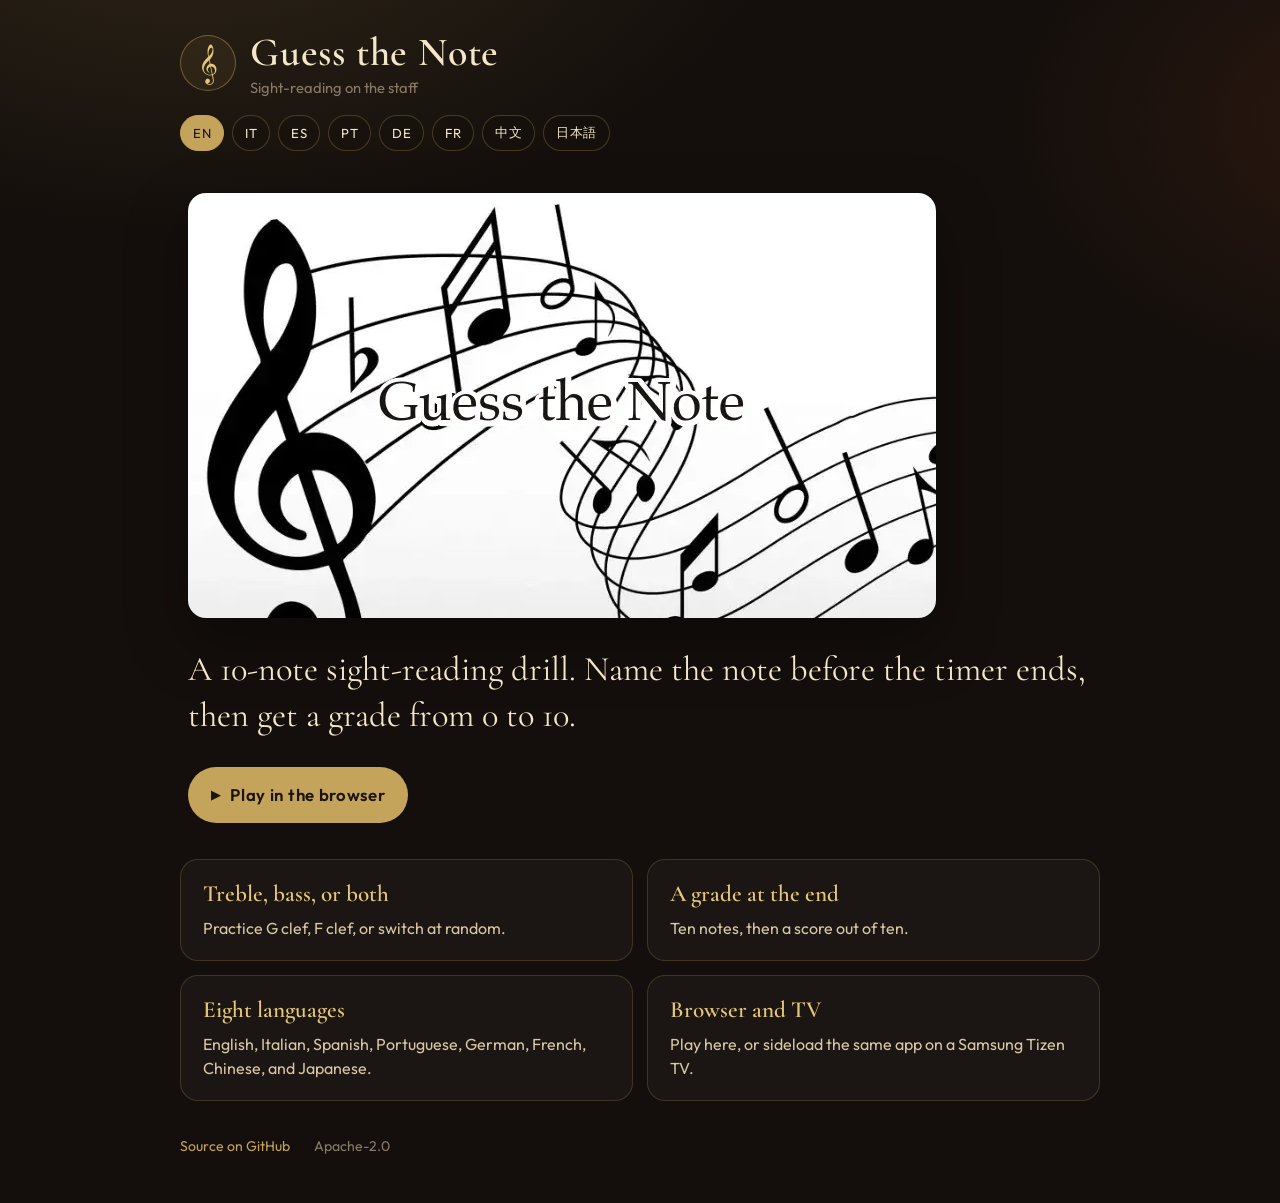
==== index.html @ c667c35a "Use the social card for sharing and keep images in img/." ====
<!DOCTYPE html>
<html lang="en">
  <head>
    <meta charset="UTF-8" />
    <meta name="viewport" content="width=device-width, initial-scale=1" />
    <title>Guess the Note</title>
    <link rel="icon" href="img/favicon.ico" sizes="any" />
    <link rel="icon" href="img/icon.svg" type="image/svg+xml" />
    <link rel="apple-touch-icon" href="img/icon.png" />
    <link rel="canonical" href="https://guessthenote.vige.it/" />
    <meta
      name="description"
      content="Practice reading notes on treble and bass staves."
    />
    <meta property="og:type" content="website" />
    <meta property="og:site_name" content="Guess the Note" />
    <meta property="og:url" content="https://guessthenote.vige.it/" />
    <meta property="og:title" content="Guess the Note" />
    <meta
      property="og:description"
      content="A 10-note sight-reading drill for the browser and Samsung TV."
    />
    <meta property="og:image" content="https://guessthenote.vige.it/img/social.webp" />
    <meta property="og:image:type" content="image/webp" />
    <meta property="og:image:width" content="748" />
    <meta property="og:image:height" content="425" />
    <meta property="og:image:alt" content="Guess the Note" />
    <meta name="twitter:card" content="summary_large_image" />
    <meta name="twitter:title" content="Guess the Note" />
    <meta
      name="twitter:description"
      content="A 10-note sight-reading drill for the browser and Samsung TV."
    />
    <meta name="twitter:image" content="https://guessthenote.vige.it/img/social.webp" />
    <link rel="preconnect" href="https://fonts.googleapis.com" />
    <link rel="preconnect" href="https://fonts.gstatic.com" crossorigin />
    <link
      href="https://fonts.googleapis.com/css2?family=Cormorant+Garamond:ital,wght@0,500;0,600;0,700;1,500&family=Outfit:wght@400;500;600&display=swap"
      rel="stylesheet"
    />
    <link rel="stylesheet" href="css/style.css" />
    <link rel="stylesheet" href="css/home.css" />
  </head>
  <body>
    <div class="app home">
      <header class="topbar home-topbar">
        <div class="brand">
          <span class="brand-mark" aria-hidden="true">𝄞</span>
          <div>
            <h1 data-i18n="title">Guess the Note</h1>
            <p class="tagline" data-i18n="tagline">Sight-reading on the staff</p>
          </div>
        </div>
      </header>

      <section class="lang-bar" data-i18n-aria="language" aria-label="Language">
        <button type="button" data-lang="en" aria-pressed="false">EN</button>
        <button type="button" data-lang="it" aria-pressed="false">IT</button>
        <button type="button" data-lang="es" aria-pressed="false">ES</button>
        <button type="button" data-lang="pt" aria-pressed="false">PT</button>
        <button type="button" data-lang="de" aria-pressed="false">DE</button>
        <button type="button" data-lang="fr" aria-pressed="false">FR</button>
        <button type="button" data-lang="zh" aria-pressed="false">中文</button>
        <button type="button" data-lang="ja" aria-pressed="false">日本語</button>
      </section>

      <main>
        <section class="home-hero">
          <img
            class="home-share"
            src="img/social.webp"
            width="748"
            height="425"
            alt="Guess the Note"
          />
          <p class="home-lead" data-i18n="homeLead">
            A 10-note sight-reading drill. Name the note before the timer ends, then get a grade from 0 to 10.
          </p>
          <a class="play-btn home-cta" href="play.html">
            <span class="play-icon" aria-hidden="true">▶</span>
            <span data-i18n="homePlay">Play in the browser</span>
          </a>
        </section>

        <section class="home-features">
          <article class="home-card">
            <h2 data-i18n="homeFeatureClefTitle">Treble, bass, or both</h2>
            <p data-i18n="homeFeatureClefBody">Practice G clef, F clef, or switch at random.</p>
          </article>
          <article class="home-card">
            <h2 data-i18n="homeFeatureGradeTitle">A grade at the end</h2>
            <p data-i18n="homeFeatureGradeBody">Ten notes, then a score out of ten.</p>
          </article>
          <article class="home-card">
            <h2 data-i18n="homeFeatureLangTitle">Eight languages</h2>
            <p data-i18n="homeFeatureLangBody">
              English, Italian, Spanish, Portuguese, German, French, Chinese, and Japanese.
            </p>
          </article>
          <article class="home-card">
            <h2 data-i18n="homeFeatureTvTitle">Browser and TV</h2>
            <p data-i18n="homeFeatureTvBody">
              Play here, or sideload the same app on a Samsung Tizen TV.
            </p>
          </article>
        </section>
      </main>

      <footer class="home-footer">
        <a href="https://github.com/flashboss/guess_the_note" data-i18n="homeRepo">Source on GitHub</a>
        <span>Apache-2.0</span>
      </footer>
    </div>

    <script src="js/i18n.js"></script>
    <script src="js/home.js"></script>
  </body>
</html>
---- css/style.css ----
:root {
  --ink: #1b1410;
  --ink-soft: #3d3228;
  --paper: #f3e6c9;
  --paper-deep: #e6d3a8;
  --rule: #2a2118;
  --gold: #c4a35a;
  --gold-bright: #e6c778;
  --walnut: #140f0c;
  --walnut-mid: #2a211b;
  --correct: #2f6b45;
  --wrong: #9a2f2f;
  --muted: #8a7b68;
  --shadow: 0 24px 60px rgba(0, 0, 0, 0.38);
}

* {
  box-sizing: border-box;
}

html,
body {
  margin: 0;
  min-height: 100%;
}

body {
  font-family: Outfit, sans-serif;
  color: var(--paper);
  background:
    radial-gradient(1200px 700px at 15% -10%, rgba(196, 163, 90, 0.16), transparent 50%),
    radial-gradient(900px 600px at 110% 10%, rgba(90, 40, 20, 0.35), transparent 45%),
    var(--walnut);
}

.app {
  width: min(920px, calc(100% - 32px));
  margin: 0 auto;
  padding: 28px 0 48px;
}

.topbar {
  display: flex;
  justify-content: space-between;
  gap: 24px;
  align-items: flex-end;
  margin-bottom: 28px;
}

.brand {
  display: flex;
  gap: 14px;
  align-items: center;
}

.brand-mark {
  width: 56px;
  height: 56px;
  border: 1px solid rgba(196, 163, 90, 0.45);
  border-radius: 50%;
  display: grid;
  place-items: center;
  font-size: 34px;
  color: var(--gold-bright);
  background: rgba(196, 163, 90, 0.08);
}

h1 {
  margin: 0;
  font-family: "Cormorant Garamond", serif;
  font-size: clamp(1.8rem, 4vw, 2.5rem);
  font-weight: 600;
  letter-spacing: 0.02em;
}

.tagline {
  margin: 2px 0 0;
  color: var(--muted);
  font-size: 0.92rem;
}

.home-link {
  display: inline-block;
  margin-top: 6px;
  color: var(--gold);
  font-size: 0.82rem;
  text-decoration: none;
}

.home-link:hover {
  color: var(--gold-bright);
}

.stats {
  display: flex;
  gap: 18px;
}

.stat {
  min-width: 72px;
  text-align: right;
}

.stat-value {
  display: block;
  font-family: "Cormorant Garamond", serif;
  font-size: 1.8rem;
  line-height: 1;
  color: var(--gold-bright);
}

.stat-label {
  font-size: 0.72rem;
  letter-spacing: 0.08em;
  text-transform: uppercase;
  color: var(--muted);
}

.lang-bar {
  display: flex;
  flex-wrap: wrap;
  gap: 8px;
  margin-bottom: 14px;
}

.lang-bar button {
  font: inherit;
  cursor: pointer;
  min-height: 36px;
  padding: 6px 12px;
  border-radius: 999px;
  border: 1px solid rgba(196, 163, 90, 0.28);
  background: rgba(20, 15, 12, 0.4);
  color: var(--paper);
  font-size: 0.82rem;
  letter-spacing: 0.04em;
}

.lang-bar button.is-active {
  background: var(--gold);
  border-color: var(--gold);
  color: var(--ink);
}

.controls {
  display: grid;
  grid-template-columns: 1.2fr 0.8fr auto;
  gap: 20px 28px;
  align-items: end;
  padding: 18px 20px;
  border: 1px solid rgba(196, 163, 90, 0.22);
  border-radius: 18px;
  background: rgba(255, 255, 255, 0.03);
  margin-bottom: 22px;
}

.play-btn {
  font: inherit;
  cursor: pointer;
  min-width: 132px;
  height: 48px;
  display: inline-flex;
  align-items: center;
  justify-content: center;
  gap: 10px;
  border: 0;
  border-radius: 999px;
  padding: 0 22px;
  background: var(--gold);
  color: var(--ink);
  font-weight: 600;
  letter-spacing: 0.04em;
}

.play-btn:hover {
  background: var(--gold-bright);
}

.play-btn.is-running {
  background: #7d2a2a;
  color: #fff5f5;
}

.play-btn.is-running:hover {
  background: #9a2f2f;
}

.play-icon {
  font-size: 0.78rem;
  line-height: 1;
}

fieldset {
  border: 0;
  margin: 0;
  padding: 0;
}

legend,
.tempo-heading {
  display: block;
  margin-bottom: 10px;
  font-size: 0.72rem;
  letter-spacing: 0.1em;
  text-transform: uppercase;
  color: var(--muted);
}

.tempo-heading {
  display: flex;
  justify-content: space-between;
  align-items: baseline;
}

.tempo-heading strong {
  color: var(--gold-bright);
  font-size: 1rem;
  letter-spacing: 0;
  text-transform: none;
  font-weight: 600;
}

.segmented {
  display: flex;
  gap: 8px;
  flex-wrap: wrap;
}

.seg-btn,
.note-btn {
  font: inherit;
  cursor: pointer;
  border: 1px solid rgba(196, 163, 90, 0.28);
  background: rgba(20, 15, 12, 0.4);
  color: var(--paper);
}

.seg-btn {
  display: inline-flex;
  align-items: center;
  gap: 8px;
  padding: 10px 14px;
  border-radius: 999px;
  transition: background 0.2s, border-color 0.2s, color 0.2s;
}

.seg-btn.is-active {
  background: var(--gold);
  border-color: var(--gold);
  color: var(--ink);
}

.seg-glyph {
  font-size: 1.15rem;
  line-height: 1;
}

.tempo-field {
  display: block;
}

.tempo-stepper {
  display: grid;
  grid-template-columns: 48px 1fr 48px;
  gap: 8px;
  align-items: center;
}

.tempo-stepper button {
  font: inherit;
  cursor: pointer;
  height: 48px;
  border-radius: 12px;
  border: 1px solid rgba(196, 163, 90, 0.28);
  background: rgba(20, 15, 12, 0.4);
  color: var(--paper);
  font-size: 1.4rem;
  line-height: 1;
}

.tempo-stepper button:hover {
  border-color: var(--gold);
}

input[type="range"] {
  width: 100%;
  accent-color: var(--gold);
}

.tempo-hints {
  display: flex;
  justify-content: space-between;
  font-size: 0.75rem;
  color: var(--muted);
}

.stage {
  display: grid;
  gap: 18px;
}

.manuscript {
  position: relative;
  background:
    linear-gradient(180deg, rgba(255, 255, 255, 0.18), transparent 28%),
    repeating-linear-gradient(
      90deg,
      transparent,
      transparent 2px,
      rgba(90, 60, 20, 0.03) 2px,
      rgba(90, 60, 20, 0.03) 3px
    ),
    var(--paper);
  border-radius: 22px;
  box-shadow: var(--shadow);
  padding: 10px 8px 0;
  overflow: hidden;
}

.start-overlay {
  position: absolute;
  inset: 0;
  display: grid;
  place-items: center;
  align-content: center;
  gap: 14px;
  background: rgba(243, 230, 201, 0.78);
  color: var(--ink);
  text-align: center;
}

.start-overlay.is-hidden {
  display: none;
}

.overlay-panel {
  display: grid;
  justify-items: center;
  gap: 12px;
  padding: 8px 20px;
}

.overlay-panel.is-hidden {
  display: none;
}

.start-overlay p {
  margin: 0;
  font-family: "Cormorant Garamond", serif;
  font-size: 1.35rem;
}

.result-kicker {
  font-family: Outfit, sans-serif !important;
  font-size: 0.78rem !important;
  letter-spacing: 0.14em;
  text-transform: uppercase;
  color: var(--ink-soft);
}

.result-grade {
  font-size: clamp(4.2rem, 12vw, 7rem);
  line-height: 0.9;
  font-weight: 700;
  color: var(--ink);
}

.result-label {
  font-size: clamp(1.4rem, 3vw, 2rem);
}

.result-summary {
  font-family: Outfit, sans-serif !important;
  font-size: 1.05rem !important;
  color: var(--ink-soft);
}

.start-btn {
  font: inherit;
  cursor: pointer;
  border: 0;
  border-radius: 999px;
  padding: 12px 28px;
  background: var(--ink);
  color: var(--paper);
  font-weight: 600;
  letter-spacing: 0.04em;
}

.start-btn:hover {
  background: #2c2118;
}

.staff {
  display: block;
  width: 100%;
  height: auto;
}

.note-head {
  animation: note-in 0.35s ease;
}

@keyframes note-in {
  from {
    opacity: 0;
  }
  to {
    opacity: 1;
  }
}

.timer {
  padding: 0 22px 16px;
}

.timer-track {
  height: 6px;
  border-radius: 999px;
  background: rgba(27, 20, 16, 0.12);
  overflow: hidden;
}

.timer-fill {
  height: 100%;
  width: 100%;
  border-radius: inherit;
  background: linear-gradient(90deg, #9a2f2f, var(--gold));
  transform-origin: left center;
  transform: scaleX(1);
}

.guesses {
  display: grid;
  grid-template-columns: repeat(7, 1fr);
  gap: 8px;
}

.note-btn {
  min-height: 56px;
  border-radius: 14px;
  font-family: "Cormorant Garamond", serif;
  font-size: 1.35rem;
  font-weight: 600;
  transition: transform 0.15s, background 0.2s, border-color 0.2s;
}

.note-btn:hover:not(:disabled) {
  transform: translateY(-2px);
  border-color: var(--gold);
}

.note-btn:disabled {
  cursor: default;
}

.note-btn.is-picked {
  border-color: var(--gold-bright);
  background: rgba(196, 163, 90, 0.16);
}

.note-btn.is-correct {
  background: var(--correct);
  border-color: var(--correct);
  color: #f4fff6;
}

.note-btn.is-wrong {
  background: var(--wrong);
  border-color: var(--wrong);
  color: #fff5f5;
}

.solution {
  min-height: 96px;
  padding: 16px 20px;
  border-radius: 18px;
  background: var(--walnut-mid);
  border: 1px solid rgba(196, 163, 90, 0.16);
}

.solution.is-revealed {
  border-color: rgba(196, 163, 90, 0.5);
  background: #32271e;
}

.solution-kicker {
  margin: 0 0 6px;
  font-size: 0.72rem;
  letter-spacing: 0.12em;
  text-transform: uppercase;
  color: var(--muted);
}

.solution-body {
  margin: 0;
  font-family: "Cormorant Garamond", serif;
  font-size: clamp(1.4rem, 3vw, 2rem);
  font-weight: 600;
  color: #d8c7a4;
}

.solution.is-revealed .solution-body {
  color: var(--gold-bright);
}

.solution.is-correct {
  border-color: rgba(47, 107, 69, 0.7);
}

.solution.is-missed {
  border-color: rgba(154, 47, 47, 0.55);
}

@media (max-width: 720px) {
  .topbar,
  .controls {
    grid-template-columns: 1fr;
    display: grid;
  }

  .play-btn {
    width: 100%;
  }

  .topbar {
    align-items: start;
  }

  .stats {
    justify-content: space-between;
  }

  .stat {
    text-align: left;
  }

  .guesses {
    grid-template-columns: repeat(7, 1fr);
    gap: 6px;
  }

  .note-btn {
    min-height: 48px;
    font-size: 1.05rem;
    padding: 0 2px;
  }
}

html.is-tv,
html.is-tv body {
  width: 1920px;
  height: 1080px;
  overflow: hidden;
}

html.is-tv body {
  cursor: none;
}

html.is-tv .app {
  display: flex;
  flex-direction: column;
  width: 1840px;
  height: 1080px;
  padding: 18px 40px 16px;
  box-sizing: border-box;
}

html.is-tv .topbar {
  margin-bottom: 10px;
  align-items: center;
}

html.is-tv .tagline,
html.is-tv .tempo-hints,
html.is-tv .home-link {
  display: none;
}

html.is-tv .brand-mark {
  width: 44px;
  height: 44px;
  font-size: 26px;
}

html.is-tv h1 {
  font-size: 2rem;
}

html.is-tv .stats {
  gap: 14px;
}

html.is-tv .stat {
  min-width: 64px;
}

html.is-tv .stat-value {
  font-size: 1.6rem;
}

html.is-tv .lang-bar {
  margin-bottom: 10px;
}

html.is-tv .lang-bar button {
  min-height: 40px;
  padding: 4px 12px;
  font-size: 0.9rem;
}

html.is-tv .controls {
  margin-bottom: 10px;
  padding: 10px 16px;
  gap: 12px 20px;
}

html.is-tv legend,
html.is-tv .tempo-heading {
  margin-bottom: 6px;
}

html.is-tv .seg-btn {
  min-height: 48px;
  padding: 8px 16px;
  font-size: 1rem;
}

html.is-tv .play-btn,
html.is-tv .start-btn {
  min-height: 48px;
  min-width: 160px;
  height: 48px;
  font-size: 1.05rem;
}

html.is-tv .tempo-stepper {
  grid-template-columns: 48px 1fr 48px;
}

html.is-tv .tempo-stepper button {
  height: 48px;
  font-size: 1.4rem;
}

html.is-tv .tempo-field input {
  height: 22px;
  pointer-events: none;
}

html.is-tv .stage {
  flex: 1;
  min-height: 0;
  gap: 6px;
}

html.is-tv .manuscript {
  flex: 1;
  min-height: 0;
  display: flex;
  flex-direction: column;
  padding: 0 4px;
}

html.is-tv .staff {
  flex: 1;
  min-height: 0;
  width: auto;
  max-height: 520px;
  margin: 0 auto;
}

html.is-tv .timer {
  padding: 0 16px 4px;
}

html.is-tv .timer-track {
  height: 4px;
}

html.is-tv .note-btn {
  min-height: 64px;
  font-size: 2rem;
  border-radius: 10px;
}

html.is-tv .solution {
  min-height: 0;
  padding: 4px 12px;
  border-radius: 10px;
}

html.is-tv .solution-kicker {
  display: none;
}

html.is-tv .solution-body {
  font-size: 1rem;
  line-height: 1.2;
}

html.is-tv .result-kicker {
  font-size: 1rem !important;
}

html.is-tv .result-grade {
  font-size: 7.5rem;
}

html.is-tv .result-label {
  font-size: 2.4rem;
}

html.is-tv .result-summary {
  font-size: 1.35rem !important;
}

html.is-tv button:focus,
html.is-tv input:focus {
  outline: 3px solid var(--gold-bright);
  outline-offset: 4px;
  box-shadow: 0 0 0 6px rgba(230, 199, 120, 0.2);
}

@media (prefers-reduced-motion: reduce) {
  .note-head,
  .timer-fill,
  .note-btn {
    animation: none;
    transition: none;
  }
}
---- css/home.css ----
.home .topbar {
  margin-bottom: 18px;
}

.home-hero {
  padding: 28px 8px 36px;
}

.home-share {
  display: block;
  width: 100%;
  max-width: 748px;
  height: auto;
  margin: 0 0 28px;
  border-radius: 18px;
  background: #fff;
  box-shadow: var(--shadow);
}

.home-lead {
  margin: 0 0 28px;
  max-width: 36em;
  font-family: "Cormorant Garamond", serif;
  font-size: clamp(1.45rem, 3.4vw, 2.15rem);
  line-height: 1.35;
  color: var(--paper);
}

.home-cta {
  min-width: 220px;
  height: 56px;
  font-size: 1.05rem;
  text-decoration: none;
}

.home-features {
  display: grid;
  grid-template-columns: repeat(2, minmax(0, 1fr));
  gap: 14px;
  margin-bottom: 36px;
}

.home-card {
  padding: 20px 22px;
  border: 1px solid rgba(196, 163, 90, 0.22);
  border-radius: 18px;
  background: rgba(255, 255, 255, 0.03);
}

.home-card h2 {
  margin: 0 0 8px;
  font-family: "Cormorant Garamond", serif;
  font-size: 1.45rem;
  font-weight: 600;
  color: var(--gold-bright);
}

.home-card p {
  margin: 0;
  color: #d8c7a4;
  line-height: 1.5;
}

.home-footer {
  display: flex;
  flex-wrap: wrap;
  gap: 16px 24px;
  align-items: center;
  color: var(--muted);
  font-size: 0.88rem;
}

.home-footer a {
  color: var(--gold);
  text-decoration: none;
}

.home-footer a:hover {
  color: var(--gold-bright);
}

@media (max-width: 720px) {
  .home-features {
    grid-template-columns: 1fr;
  }
}
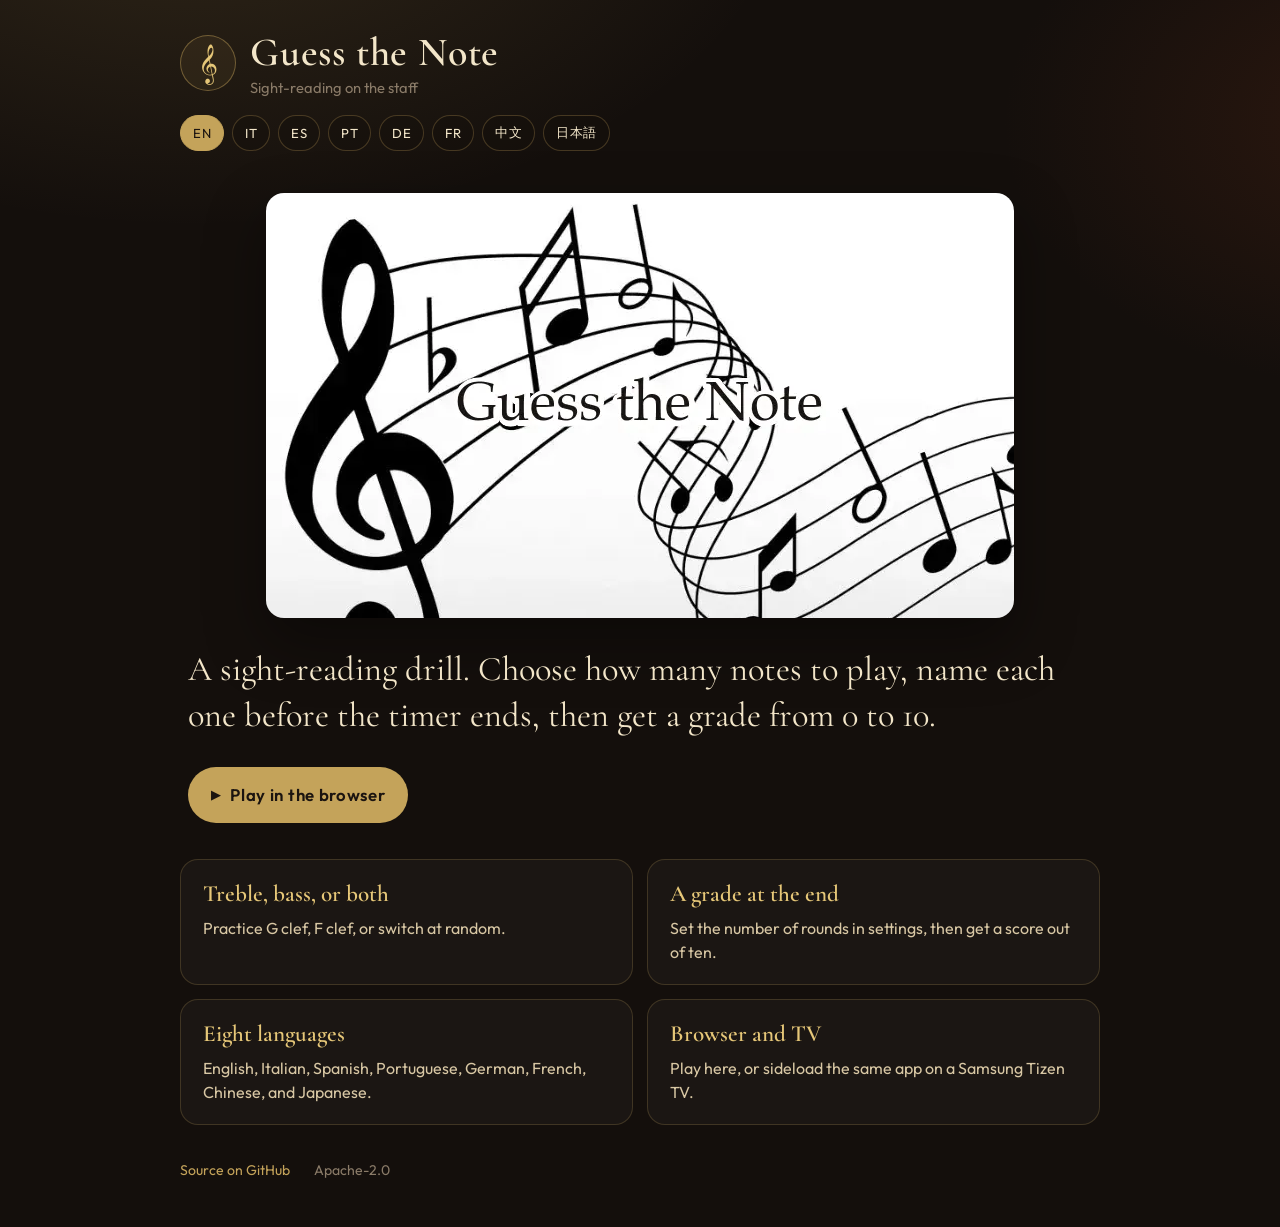
==== commit a7358303: "Drop the fixed 10-round copy on the home page and clear the previous answer highlight on the next ch" ====
--- a/index.html
+++ b/index.html
@@ -18,7 +18,7 @@
     <meta property="og:title" content="Guess the Note" />
     <meta
       property="og:description"
-      content="A 10-note sight-reading drill for the browser and Samsung TV."
+      content="A sight-reading drill for the browser and Samsung TV. Choose how many notes to play, then get a grade from 0 to 10."
     />
     <meta property="og:image" content="https://guessthenote.vige.it/img/social.webp" />
     <meta property="og:image:type" content="image/webp" />
@@ -29,7 +29,7 @@
     <meta name="twitter:title" content="Guess the Note" />
     <meta
       name="twitter:description"
-      content="A 10-note sight-reading drill for the browser and Samsung TV."
+      content="A sight-reading drill for the browser and Samsung TV. Choose how many notes to play, then get a grade from 0 to 10."
     />
     <meta name="twitter:image" content="https://guessthenote.vige.it/img/social.webp" />
     <link rel="preconnect" href="https://fonts.googleapis.com" />
@@ -74,7 +74,7 @@
             alt="Guess the Note"
           />
           <p class="home-lead" data-i18n="homeLead">
-            A 10-note sight-reading drill. Name the note before the timer ends, then get a grade from 0 to 10.
+            A sight-reading drill. Choose how many notes to play, name each one before the timer ends, then get a grade from 0 to 10.
           </p>
           <a class="play-btn home-cta" href="play.html">
             <span class="play-icon" aria-hidden="true">▶</span>
@@ -89,7 +89,7 @@
           </article>
           <article class="home-card">
             <h2 data-i18n="homeFeatureGradeTitle">A grade at the end</h2>
-            <p data-i18n="homeFeatureGradeBody">Ten notes, then a score out of ten.</p>
+            <p data-i18n="homeFeatureGradeBody">Set the number of rounds in settings, then get a score out of ten.</p>
           </article>
           <article class="home-card">
             <h2 data-i18n="homeFeatureLangTitle">Eight languages</h2>
--- a/css/style.css
+++ b/css/style.css
@@ -43,7 +43,7 @@
   display: flex;
   justify-content: space-between;
   gap: 24px;
-  align-items: flex-end;
+  align-items: center;
   margin-bottom: 28px;
 }
 
@@ -142,16 +142,108 @@
   color: var(--ink);
 }
 
+.toolbar {
+  display: flex;
+  gap: 10px;
+  align-items: center;
+  flex-shrink: 0;
+}
+
+.settings-btn {
+  font: inherit;
+  cursor: pointer;
+  width: 48px;
+  height: 48px;
+  border-radius: 14px;
+  border: 1px solid rgba(196, 163, 90, 0.28);
+  background: rgba(20, 15, 12, 0.4);
+  color: var(--gold-bright);
+  font-size: 1.35rem;
+  line-height: 1;
+}
+
+.settings-btn:hover:not(:disabled) {
+  border-color: var(--gold);
+}
+
+.settings-btn:disabled {
+  opacity: 0.45;
+  cursor: default;
+}
+
+.settings-overlay {
+  position: fixed;
+  inset: 0;
+  z-index: 40;
+  display: grid;
+  place-items: center;
+  padding: 24px;
+  background: rgba(8, 6, 4, 0.72);
+}
+
+.settings-overlay.is-hidden {
+  display: none;
+}
+
+.settings-dialog {
+  width: min(640px, 100%);
+  max-height: calc(100% - 32px);
+  overflow: auto;
+  padding: 22px 24px 24px;
+  border-radius: 22px;
+  border: 1px solid rgba(196, 163, 90, 0.28);
+  background: var(--walnut-mid);
+  box-shadow: var(--shadow);
+}
+
+.settings-head {
+  display: flex;
+  justify-content: space-between;
+  align-items: center;
+  gap: 16px;
+  margin-bottom: 18px;
+}
+
+.settings-head h2 {
+  margin: 0;
+  font-family: "Cormorant Garamond", serif;
+  font-size: 1.8rem;
+  font-weight: 600;
+}
+
+.settings-close {
+  font: inherit;
+  cursor: pointer;
+  min-height: 40px;
+  padding: 8px 16px;
+  border-radius: 999px;
+  border: 1px solid rgba(196, 163, 90, 0.28);
+  background: rgba(20, 15, 12, 0.4);
+  color: var(--paper);
+}
+
+.settings-close:hover {
+  border-color: var(--gold);
+}
+
 .controls {
   display: grid;
-  grid-template-columns: 1.2fr 0.8fr auto;
-  gap: 20px 28px;
-  align-items: end;
-  padding: 18px 20px;
-  border: 1px solid rgba(196, 163, 90, 0.22);
-  border-radius: 18px;
-  background: rgba(255, 255, 255, 0.03);
-  margin-bottom: 22px;
+  gap: 20px;
+}
+
+.choices-only {
+  display: grid;
+  gap: 20px;
+}
+
+.choices-only.is-hidden {
+  display: none;
+}
+
+.sound-btn {
+  min-height: 44px;
+  justify-content: center;
+  width: fit-content;
 }
 
 .play-btn {
@@ -185,6 +277,34 @@
   background: #9a2f2f;
 }
 
+.pause-btn {
+  font: inherit;
+  cursor: pointer;
+  min-width: 132px;
+  height: 48px;
+  display: inline-flex;
+  align-items: center;
+  justify-content: center;
+  gap: 10px;
+  border: 1px solid rgba(196, 163, 90, 0.45);
+  border-radius: 999px;
+  padding: 0 22px;
+  background: rgba(20, 15, 12, 0.4);
+  color: var(--paper);
+  font-weight: 600;
+  letter-spacing: 0.04em;
+}
+
+.pause-btn.is-paused {
+  background: var(--gold);
+  border-color: var(--gold);
+  color: var(--ink);
+}
+
+.pause-btn.is-hidden {
+  display: none;
+}
+
 .play-icon {
   font-size: 0.78rem;
   line-height: 1;
@@ -261,29 +381,13 @@
 
 .tempo-stepper {
   display: grid;
-  grid-template-columns: 48px 1fr 48px;
-  gap: 8px;
+  grid-template-columns: 1fr;
   align-items: center;
-}
-
-.tempo-stepper button {
-  font: inherit;
-  cursor: pointer;
-  height: 48px;
-  border-radius: 12px;
-  border: 1px solid rgba(196, 163, 90, 0.28);
-  background: rgba(20, 15, 12, 0.4);
-  color: var(--paper);
-  font-size: 1.4rem;
-  line-height: 1;
-}
-
-.tempo-stepper button:hover {
-  border-color: var(--gold);
 }
 
 input[type="range"] {
   width: 100%;
+  height: 28px;
   accent-color: var(--gold);
 }
 
@@ -321,31 +425,120 @@
   position: absolute;
   inset: 0;
   display: grid;
-  place-items: center;
-  align-content: center;
-  gap: 14px;
-  background: rgba(243, 230, 201, 0.78);
+  align-content: end;
+  justify-items: center;
+  padding: 0 28px 40px;
+  background: linear-gradient(
+    180deg,
+    rgba(243, 230, 201, 0.12) 35%,
+    rgba(243, 230, 201, 0.9) 100%
+  );
   color: var(--ink);
   text-align: center;
+  pointer-events: none;
 }
 
 .start-overlay.is-hidden {
   display: none;
 }
 
-.overlay-panel {
+.result-overlay {
+  position: fixed;
+  inset: 0;
+  z-index: 35;
+  display: grid;
+  place-items: center;
+  padding: 24px;
+  background: rgba(8, 6, 4, 0.72);
+}
+
+.result-overlay.is-hidden {
+  display: none;
+}
+
+.result-dialog {
+  width: min(520px, 100%);
   display: grid;
   justify-items: center;
-  gap: 12px;
-  padding: 8px 20px;
-}
-
-.overlay-panel.is-hidden {
+  gap: 14px;
+  padding: 28px 32px 32px;
+  border-radius: 22px;
+  border: 1px solid rgba(196, 163, 90, 0.28);
+  background: var(--walnut-mid);
+  color: var(--paper);
+  text-align: center;
+  box-shadow: var(--shadow);
+}
+
+.result-dialog p {
+  margin: 0;
+}
+
+.result-score {
+  display: grid;
+  justify-items: center;
+  gap: 2px;
+}
+
+.result-dialog .start-btn {
+  margin-top: 8px;
+  min-width: 160px;
+  background: var(--gold);
+  color: var(--ink);
+}
+
+.result-dialog .start-btn:hover {
+  background: var(--gold-bright);
+}
+
+.pause-overlay {
+  position: absolute;
+  inset: 0;
+  display: grid;
+  align-content: end;
+  justify-items: center;
+  padding: 0 28px 40px;
+  background: linear-gradient(
+    180deg,
+    rgba(243, 230, 201, 0.12) 35%,
+    rgba(243, 230, 201, 0.9) 100%
+  );
+  color: var(--ink);
+  text-align: center;
+  z-index: 2;
+  pointer-events: none;
+}
+
+.pause-overlay.is-hidden {
   display: none;
+}
+
+.quality-hint {
+  position: absolute;
+  right: 8%;
+  bottom: 40px;
+  margin: 0;
+  font-family: "Cormorant Garamond", serif;
+  font-size: clamp(1.4rem, 3vw, 2rem);
+  font-style: italic;
+  color: var(--ink);
+  pointer-events: none;
+  z-index: 1;
+}
+
+.quality-hint.is-hidden {
+  display: none;
+}
+
+.pause-overlay p {
+  margin: 0;
+  font-family: "Cormorant Garamond", serif;
+  font-size: 1.8rem;
 }
 
 .start-overlay p {
   margin: 0;
+  max-width: 28ch;
   font-family: "Cormorant Garamond", serif;
   font-size: 1.35rem;
 }
@@ -355,24 +548,25 @@
   font-size: 0.78rem !important;
   letter-spacing: 0.14em;
   text-transform: uppercase;
-  color: var(--ink-soft);
+  color: var(--muted);
 }
 
 .result-grade {
   font-size: clamp(4.2rem, 12vw, 7rem);
-  line-height: 0.9;
+  line-height: 0.82;
   font-weight: 700;
-  color: var(--ink);
+  color: var(--gold-bright);
 }
 
 .result-label {
   font-size: clamp(1.4rem, 3vw, 2rem);
+  color: var(--paper);
 }
 
 .result-summary {
   font-family: Outfit, sans-serif !important;
   font-size: 1.05rem !important;
-  color: var(--ink-soft);
+  color: var(--muted);
 }
 
 .start-btn {
@@ -432,16 +626,19 @@
 
 .guesses {
   display: grid;
-  grid-template-columns: repeat(7, 1fr);
+  grid-template-columns: repeat(5, 1fr);
   gap: 8px;
 }
 
 .note-btn {
   min-height: 56px;
+  padding: 8px 6px;
   border-radius: 14px;
   font-family: "Cormorant Garamond", serif;
-  font-size: 1.35rem;
+  font-size: 1.15rem;
   font-weight: 600;
+  line-height: 1.15;
+  white-space: normal;
   transition: transform 0.15s, background 0.2s, border-color 0.2s;
 }
 
@@ -469,47 +666,6 @@
   background: var(--wrong);
   border-color: var(--wrong);
   color: #fff5f5;
-}
-
-.solution {
-  min-height: 96px;
-  padding: 16px 20px;
-  border-radius: 18px;
-  background: var(--walnut-mid);
-  border: 1px solid rgba(196, 163, 90, 0.16);
-}
-
-.solution.is-revealed {
-  border-color: rgba(196, 163, 90, 0.5);
-  background: #32271e;
-}
-
-.solution-kicker {
-  margin: 0 0 6px;
-  font-size: 0.72rem;
-  letter-spacing: 0.12em;
-  text-transform: uppercase;
-  color: var(--muted);
-}
-
-.solution-body {
-  margin: 0;
-  font-family: "Cormorant Garamond", serif;
-  font-size: clamp(1.4rem, 3vw, 2rem);
-  font-weight: 600;
-  color: #d8c7a4;
-}
-
-.solution.is-revealed .solution-body {
-  color: var(--gold-bright);
-}
-
-.solution.is-correct {
-  border-color: rgba(47, 107, 69, 0.7);
-}
-
-.solution.is-missed {
-  border-color: rgba(154, 47, 47, 0.55);
 }
 
 @media (max-width: 720px) {
@@ -519,8 +675,14 @@
     display: grid;
   }
 
-  .play-btn {
+  .toolbar,
+  .play-btn,
+  .pause-btn {
     width: 100%;
+  }
+
+  .settings-btn {
+    width: 48px;
   }
 
   .topbar {
@@ -536,14 +698,30 @@
   }
 
   .guesses {
-    grid-template-columns: repeat(7, 1fr);
+    grid-template-columns: repeat(5, 1fr);
     gap: 6px;
   }
 
   .note-btn {
-    min-height: 48px;
-    font-size: 1.05rem;
-    padding: 0 2px;
+    min-height: 52px;
+    font-size: 0.92rem;
+    padding: 6px 4px;
+  }
+}
+
+@media (orientation: landscape) and (max-height: 520px) {
+  .app {
+    padding: 8px 0 24px;
+  }
+
+  .topbar {
+    margin-bottom: 10px;
+    gap: 12px;
+  }
+
+  .tagline,
+  .home-link {
+    display: none;
   }
 }
 
@@ -561,6 +739,7 @@
 html.is-tv .app {
   display: flex;
   flex-direction: column;
+  position: relative;
   width: 1840px;
   height: 1080px;
   padding: 18px 40px 16px;
@@ -601,19 +780,44 @@
 }
 
 html.is-tv .lang-bar {
-  margin-bottom: 10px;
+  margin-bottom: 16px;
 }
 
 html.is-tv .lang-bar button {
-  min-height: 40px;
-  padding: 4px 12px;
-  font-size: 0.9rem;
+  min-height: 48px;
+  padding: 4px 14px;
+  font-size: 1rem;
+}
+
+html.is-tv .settings-btn {
+  width: 56px;
+  height: 56px;
+  font-size: 1.6rem;
+}
+
+html.is-tv .settings-overlay,
+html.is-tv .result-overlay {
+  position: absolute;
+}
+
+html.is-tv .settings-dialog {
+  width: 1100px;
+  max-height: 900px;
+  padding: 28px 32px;
+}
+
+html.is-tv .settings-head h2 {
+  font-size: 2.2rem;
+}
+
+html.is-tv .settings-close {
+  min-height: 48px;
+  padding: 8px 20px;
+  font-size: 1.05rem;
 }
 
 html.is-tv .controls {
-  margin-bottom: 10px;
-  padding: 10px 16px;
-  gap: 12px 20px;
+  gap: 18px;
 }
 
 html.is-tv legend,
@@ -627,7 +831,12 @@
   font-size: 1rem;
 }
 
+html.is-tv .sound-btn {
+  min-height: 48px;
+}
+
 html.is-tv .play-btn,
+html.is-tv .pause-btn,
 html.is-tv .start-btn {
   min-height: 48px;
   min-width: 160px;
@@ -635,17 +844,8 @@
   font-size: 1.05rem;
 }
 
-html.is-tv .tempo-stepper {
-  grid-template-columns: 48px 1fr 48px;
-}
-
-html.is-tv .tempo-stepper button {
-  height: 48px;
-  font-size: 1.4rem;
-}
-
 html.is-tv .tempo-field input {
-  height: 22px;
+  height: 28px;
   pointer-events: none;
 }
 
@@ -667,12 +867,24 @@
   flex: 1;
   min-height: 0;
   width: auto;
-  max-height: 520px;
+  max-height: 600px;
   margin: 0 auto;
 }
 
-html.is-tv .timer {
-  padding: 0 16px 4px;
+html.is-tv .quality-hint {
+  right: 6%;
+  bottom: 52px;
+  font-size: 2.4rem;
+}
+
+html.is-tv .start-overlay,
+html.is-tv .pause-overlay {
+  padding: 0 40px 52px;
+}
+
+html.is-tv .start-overlay p {
+  max-width: 36ch;
+  font-size: 1.8rem;
 }
 
 html.is-tv .timer-track {
@@ -680,24 +892,21 @@
 }
 
 html.is-tv .note-btn {
-  min-height: 64px;
-  font-size: 2rem;
+  min-height: 72px;
+  font-size: 1.45rem;
+  line-height: 1.15;
+  padding: 8px 10px;
   border-radius: 10px;
 }
 
-html.is-tv .solution {
-  min-height: 0;
-  padding: 4px 12px;
-  border-radius: 10px;
-}
-
-html.is-tv .solution-kicker {
-  display: none;
-}
-
-html.is-tv .solution-body {
-  font-size: 1rem;
-  line-height: 1.2;
+html.is-tv .result-dialog {
+  width: 720px;
+  padding: 36px 40px 40px;
+  gap: 16px;
+}
+
+html.is-tv .result-score {
+  gap: 0;
 }
 
 html.is-tv .result-kicker {
--- a/css/home.css
+++ b/css/home.css
@@ -11,7 +11,7 @@
   width: 100%;
   max-width: 748px;
   height: auto;
-  margin: 0 0 28px;
+  margin: 0 auto 28px;
   border-radius: 18px;
   background: #fff;
   box-shadow: var(--shadow);
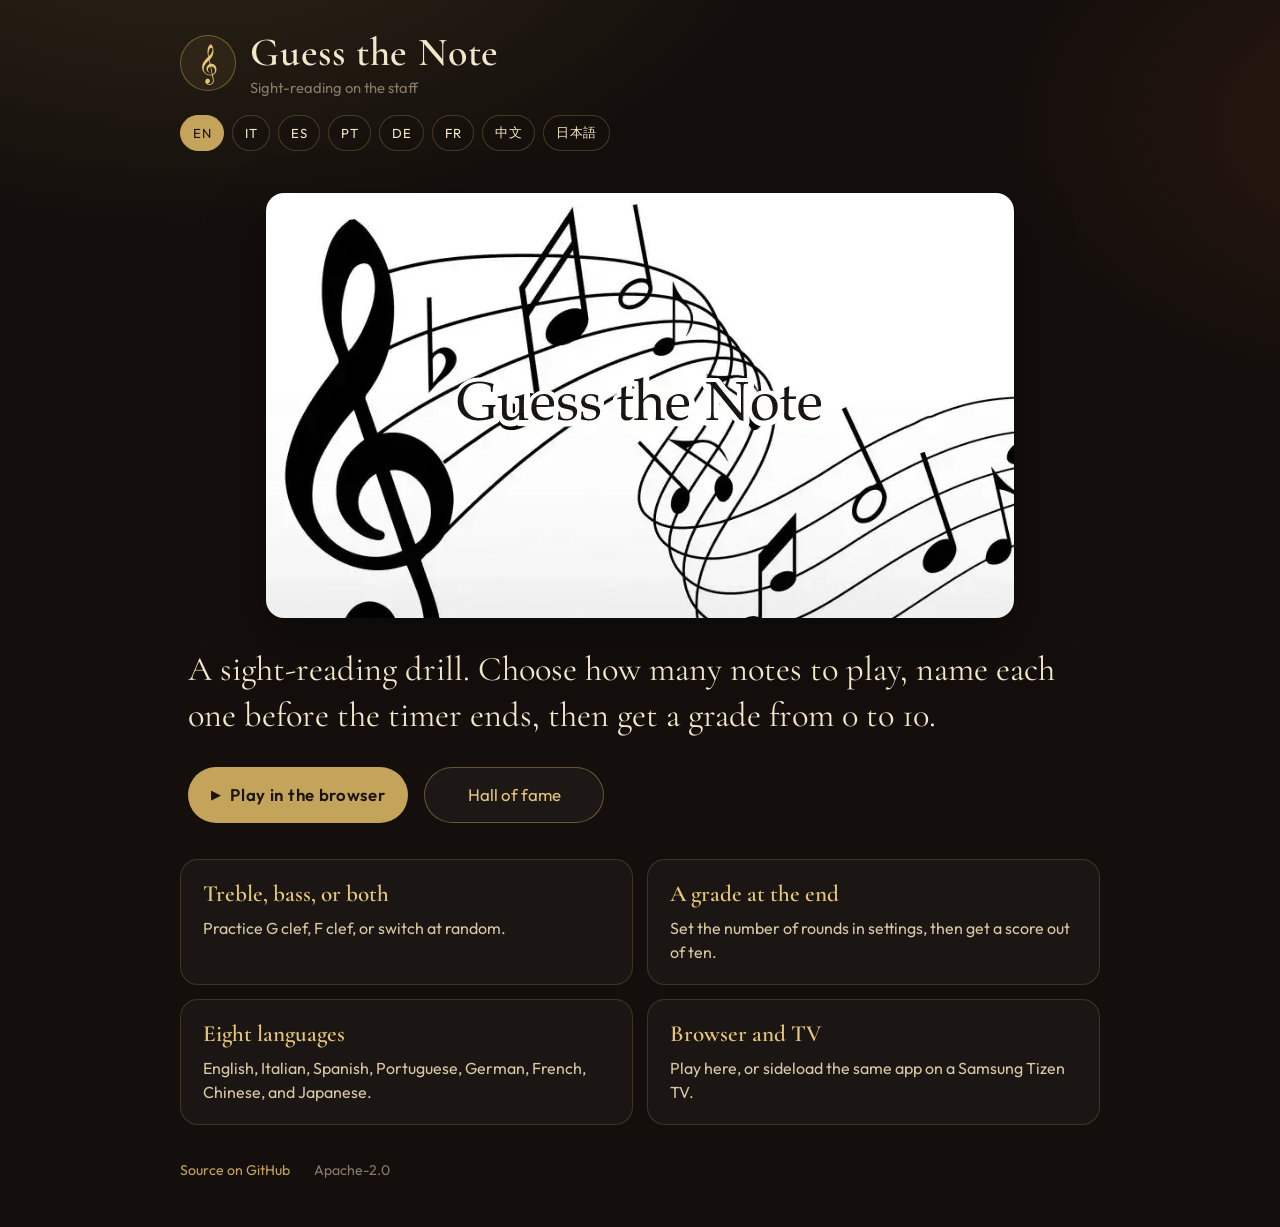
==== commit f7b43a3c: "Add global hall of fame with Google Apps Script backend. Introduce leaderboard page, automatic score" ====
--- a/index.html
+++ b/index.html
@@ -3,35 +3,109 @@
   <head>
     <meta charset="UTF-8" />
     <meta name="viewport" content="width=device-width, initial-scale=1" />
-    <title>Guess the Note</title>
+    <title>Guess the Note – Sight-reading practice</title>
     <link rel="icon" href="img/favicon.ico" sizes="any" />
     <link rel="icon" href="img/icon.svg" type="image/svg+xml" />
     <link rel="apple-touch-icon" href="img/icon.png" />
     <link rel="canonical" href="https://guessthenote.vige.it/" />
+    <link rel="alternate" hreflang="x-default" href="https://guessthenote.vige.it/" />
+    <link rel="alternate" hreflang="en" href="https://guessthenote.vige.it/" />
+    <link rel="alternate" hreflang="it" href="https://guessthenote.vige.it/" />
+    <link rel="alternate" hreflang="es" href="https://guessthenote.vige.it/" />
+    <link rel="alternate" hreflang="pt" href="https://guessthenote.vige.it/" />
+    <link rel="alternate" hreflang="de" href="https://guessthenote.vige.it/" />
+    <link rel="alternate" hreflang="fr" href="https://guessthenote.vige.it/" />
+    <link rel="alternate" hreflang="zh" href="https://guessthenote.vige.it/" />
+    <link rel="alternate" hreflang="ja" href="https://guessthenote.vige.it/" />
     <meta
       name="description"
-      content="Practice reading notes on treble and bass staves."
+      content="Free sight-reading game: name notes, dyads and chords on treble and bass staves. Play in the browser or on Samsung TV, in eight languages."
     />
+    <meta name="robots" content="index, follow" />
+    <meta name="application-name" content="Guess the Note" />
+    <meta name="theme-color" content="#140f0c" />
     <meta property="og:type" content="website" />
     <meta property="og:site_name" content="Guess the Note" />
+    <meta property="og:locale" content="en_US" />
+    <meta property="og:locale:alternate" content="it_IT" />
+    <meta property="og:locale:alternate" content="es_ES" />
+    <meta property="og:locale:alternate" content="pt_PT" />
+    <meta property="og:locale:alternate" content="de_DE" />
+    <meta property="og:locale:alternate" content="fr_FR" />
+    <meta property="og:locale:alternate" content="zh_CN" />
+    <meta property="og:locale:alternate" content="ja_JP" />
     <meta property="og:url" content="https://guessthenote.vige.it/" />
-    <meta property="og:title" content="Guess the Note" />
+    <meta property="og:title" content="Guess the Note – Sight-reading practice" />
     <meta
       property="og:description"
-      content="A sight-reading drill for the browser and Samsung TV. Choose how many notes to play, then get a grade from 0 to 10."
+      content="Free sight-reading game: name notes, dyads and chords on treble and bass staves. Play in the browser or on Samsung TV, in eight languages."
     />
     <meta property="og:image" content="https://guessthenote.vige.it/img/social.webp" />
     <meta property="og:image:type" content="image/webp" />
     <meta property="og:image:width" content="748" />
     <meta property="og:image:height" content="425" />
-    <meta property="og:image:alt" content="Guess the Note" />
+    <meta property="og:image:alt" content="Guess the Note staff and answer buttons" />
     <meta name="twitter:card" content="summary_large_image" />
-    <meta name="twitter:title" content="Guess the Note" />
+    <meta name="twitter:title" content="Guess the Note – Sight-reading practice" />
     <meta
       name="twitter:description"
-      content="A sight-reading drill for the browser and Samsung TV. Choose how many notes to play, then get a grade from 0 to 10."
+      content="Free sight-reading game: name notes, dyads and chords on treble and bass staves. Play in the browser or on Samsung TV, in eight languages."
     />
     <meta name="twitter:image" content="https://guessthenote.vige.it/img/social.webp" />
+    <meta name="twitter:image:alt" content="Guess the Note staff and answer buttons" />
+    <script type="application/ld+json" id="homeJsonLd">
+      {
+        "@context": "https://schema.org",
+        "@graph": [
+          {
+            "@type": "WebSite",
+            "@id": "https://guessthenote.vige.it/#website",
+            "url": "https://guessthenote.vige.it/",
+            "name": "Guess the Note",
+            "alternateName": [
+              "Indovina la nota",
+              "Adivina la nota",
+              "Adivinha a nota",
+              "Rate die Note",
+              "Devine la note",
+              "猜音符",
+              "音符当て"
+            ],
+            "description": "Free sight-reading game: name notes, dyads and chords on treble and bass staves. Play in the browser or on Samsung TV, in eight languages.",
+            "inLanguage": ["en", "it", "es", "pt", "de", "fr", "zh", "ja"],
+            "publisher": { "@id": "https://guessthenote.vige.it/#app" }
+          },
+          {
+            "@type": "WebApplication",
+            "@id": "https://guessthenote.vige.it/#app",
+            "name": "Guess the Note",
+            "alternateName": "Indovina la nota",
+            "url": "https://guessthenote.vige.it/",
+            "description": "Free sight-reading game: name notes, dyads and chords on treble and bass staves. Play in the browser or on Samsung TV, in eight languages.",
+            "applicationCategory": "EducationalApplication",
+            "applicationSubCategory": "Music",
+            "operatingSystem": "Any",
+            "browserRequirements": "Requires JavaScript",
+            "isAccessibleForFree": true,
+            "inLanguage": ["en", "it", "es", "pt", "de", "fr", "zh", "ja"],
+            "image": "https://guessthenote.vige.it/img/social.webp",
+            "screenshot": "https://guessthenote.vige.it/img/social.webp",
+            "offers": {
+              "@type": "Offer",
+              "price": "0",
+              "priceCurrency": "EUR"
+            },
+            "featureList": [
+              "Treble and bass clef sight-reading",
+              "Notes and chords",
+              "Play in the browser or on a Samsung Tizen TV"
+            ],
+            "license": "https://www.apache.org/licenses/LICENSE-2.0.html",
+            "sameAs": ["https://github.com/flashboss/guess_the_note"]
+          }
+        ]
+      }
+    </script>
     <link rel="preconnect" href="https://fonts.googleapis.com" />
     <link rel="preconnect" href="https://fonts.gstatic.com" crossorigin />
     <link
@@ -76,10 +150,15 @@
           <p class="home-lead" data-i18n="homeLead">
             A sight-reading drill. Choose how many notes to play, name each one before the timer ends, then get a grade from 0 to 10.
           </p>
-          <a class="play-btn home-cta" href="play.html">
-            <span class="play-icon" aria-hidden="true">▶</span>
-            <span data-i18n="homePlay">Play in the browser</span>
-          </a>
+          <div class="home-cta-row">
+            <a class="play-btn home-cta" href="play.html">
+              <span class="play-icon" aria-hidden="true">▶</span>
+              <span data-i18n="homePlay">Play in the browser</span>
+            </a>
+            <a class="home-cta home-cta-secondary" href="hall-of-fame.html" data-i18n="homeHallOfFame">
+              Hall of fame
+            </a>
+          </div>
         </section>
 
         <section class="home-features">
--- a/css/style.css
+++ b/css/style.css
@@ -154,7 +154,7 @@
   cursor: pointer;
   width: 48px;
   height: 48px;
-  border-radius: 14px;
+  border-radius: 50%;
   border: 1px solid rgba(196, 163, 90, 0.28);
   background: rgba(20, 15, 12, 0.4);
   color: var(--gold-bright);
@@ -236,7 +236,9 @@
   gap: 20px;
 }
 
-.choices-only.is-hidden {
+.choices-only.is-hidden,
+.choices-only[hidden],
+body[data-answer-mode="notes"] .choices-only {
   display: none;
 }
 
@@ -264,6 +266,16 @@
   letter-spacing: 0.04em;
 }
 
+.toolbar .play-btn,
+.toolbar .pause-btn {
+  min-width: 0;
+  width: 48px;
+  height: 48px;
+  padding: 0;
+  gap: 0;
+  border-radius: 50%;
+}
+
 .play-btn:hover {
   background: var(--gold-bright);
 }
@@ -310,6 +322,14 @@
   line-height: 1;
 }
 
+.toolbar .play-icon {
+  font-size: 1.05rem;
+}
+
+.toolbar .play-btn:not(.is-running) .play-icon {
+  margin-left: 2px;
+}
+
 fieldset {
   border: 0;
   margin: 0;
@@ -396,6 +416,34 @@
   justify-content: space-between;
   font-size: 0.75rem;
   color: var(--muted);
+}
+
+.text-field {
+  display: grid;
+  gap: 8px;
+}
+
+.text-field-label {
+  font-family: Outfit, sans-serif;
+  font-size: 0.72rem;
+  letter-spacing: 0.08em;
+  text-transform: uppercase;
+  color: var(--muted);
+}
+
+.text-field input[type="text"] {
+  width: 100%;
+  box-sizing: border-box;
+  padding: 11px 14px;
+  border-radius: 12px;
+  border: 1px solid rgba(196, 163, 90, 0.28);
+  background: rgba(20, 15, 12, 0.4);
+  color: var(--paper);
+  font: inherit;
+}
+
+.text-field input[type="text"]::placeholder {
+  color: rgba(243, 230, 201, 0.45);
 }
 
 .stage {
@@ -491,20 +539,92 @@
   background: var(--gold-bright);
 }
 
+.result-actions {
+  display: flex;
+  flex-wrap: wrap;
+  gap: 12px 18px;
+  align-items: center;
+  justify-content: center;
+  margin-top: 8px;
+}
+
+.result-hof-link {
+  color: var(--gold);
+  font-size: 0.95rem;
+  text-decoration: none;
+}
+
+.result-hof-link:hover {
+  color: var(--gold-bright);
+}
+
+.hof-celebration {
+  position: fixed;
+  inset: 0;
+  z-index: 40;
+  display: grid;
+  place-items: center;
+  padding: 24px;
+  background: rgba(8, 6, 4, 0.82);
+}
+
+.hof-celebration.is-hidden {
+  display: none;
+}
+
+.hof-celebration-dialog {
+  display: grid;
+  justify-items: center;
+  gap: 12px;
+  padding: 32px 36px;
+  border-radius: 22px;
+  border: 1px solid rgba(196, 163, 90, 0.35);
+  background: var(--walnut-mid);
+  box-shadow: var(--shadow);
+  animation: hof-pop 0.45s ease;
+}
+
+.hof-celebration-cup {
+  margin: 0;
+  font-size: 4rem;
+  animation: hof-bounce 0.9s ease infinite alternate;
+}
+
+.hof-celebration-title {
+  margin: 0;
+  font-family: "Cormorant Garamond", serif;
+  font-size: 2rem;
+  color: var(--gold-bright);
+}
+
+@keyframes hof-pop {
+  from {
+    opacity: 0;
+    transform: scale(0.92);
+  }
+  to {
+    opacity: 1;
+    transform: scale(1);
+  }
+}
+
+@keyframes hof-bounce {
+  from {
+    transform: translateY(0);
+  }
+  to {
+    transform: translateY(-8px);
+  }
+}
+
 .pause-overlay {
   position: absolute;
   inset: 0;
-  display: grid;
-  align-content: end;
-  justify-items: center;
-  padding: 0 28px 40px;
   background: linear-gradient(
     180deg,
     rgba(243, 230, 201, 0.12) 35%,
     rgba(243, 230, 201, 0.9) 100%
   );
-  color: var(--ink);
-  text-align: center;
   z-index: 2;
   pointer-events: none;
 }
@@ -531,9 +651,14 @@
 }
 
 .pause-overlay p {
+  position: absolute;
+  left: 8%;
+  bottom: 40px;
   margin: 0;
   font-family: "Cormorant Garamond", serif;
-  font-size: 1.8rem;
+  font-size: clamp(1.4rem, 3vw, 2rem);
+  font-style: italic;
+  color: var(--ink);
 }
 
 .start-overlay p {
@@ -561,6 +686,22 @@
 .result-label {
   font-size: clamp(1.4rem, 3vw, 2rem);
   color: var(--paper);
+}
+
+.result-universal-kicker {
+  margin-top: 10px;
+}
+
+.result-universal {
+  margin: 0;
+  font-family: Outfit, sans-serif;
+  font-size: clamp(2rem, 6vw, 3.2rem);
+  font-weight: 600;
+  font-variant-numeric: tabular-nums;
+  letter-spacing: 0.08em;
+  line-height: 1;
+  color: var(--gold-bright);
+  text-shadow: 0 0 24px rgba(230, 199, 120, 0.22);
 }
 
 .result-summary {
@@ -626,7 +767,7 @@
 
 .guesses {
   display: grid;
-  grid-template-columns: repeat(5, 1fr);
+  grid-template-columns: repeat(7, 1fr);
   gap: 8px;
 }
 
@@ -675,14 +816,8 @@
     display: grid;
   }
 
-  .toolbar,
-  .play-btn,
-  .pause-btn {
-    width: 100%;
-  }
-
-  .settings-btn {
-    width: 48px;
+  .toolbar {
+    justify-self: end;
   }
 
   .topbar {
@@ -698,7 +833,6 @@
   }
 
   .guesses {
-    grid-template-columns: repeat(5, 1fr);
     gap: 6px;
   }
 
@@ -798,6 +932,8 @@
 html.is-tv .settings-overlay,
 html.is-tv .result-overlay {
   position: absolute;
+  inset: 0;
+  z-index: 40;
 }
 
 html.is-tv .settings-dialog {
@@ -835,8 +971,18 @@
   min-height: 48px;
 }
 
-html.is-tv .play-btn,
-html.is-tv .pause-btn,
+html.is-tv .toolbar .play-btn,
+html.is-tv .toolbar .pause-btn {
+  width: 56px;
+  height: 56px;
+  min-width: 0;
+  min-height: 0;
+}
+
+html.is-tv .toolbar .play-icon {
+  font-size: 1.25rem;
+}
+
 html.is-tv .start-btn {
   min-height: 48px;
   min-width: 160px;
@@ -847,6 +993,12 @@
 html.is-tv .tempo-field input {
   height: 28px;
   pointer-events: none;
+}
+
+html.is-tv .text-field input[type="text"] {
+  min-height: 52px;
+  font-size: 1.25rem;
+  padding: 12px 16px;
 }
 
 html.is-tv .stage {
@@ -877,9 +1029,14 @@
   font-size: 2.4rem;
 }
 
-html.is-tv .start-overlay,
-html.is-tv .pause-overlay {
+html.is-tv .start-overlay {
   padding: 0 40px 52px;
+}
+
+html.is-tv .pause-overlay p {
+  left: 6%;
+  bottom: 52px;
+  font-size: 2.4rem;
 }
 
 html.is-tv .start-overlay p {
@@ -921,6 +1078,11 @@
   font-size: 2.4rem;
 }
 
+html.is-tv .result-universal {
+  font-size: 3.6rem;
+  letter-spacing: 0.1em;
+}
+
 html.is-tv .result-summary {
   font-size: 1.35rem !important;
 }
--- a/css/home.css
+++ b/css/home.css
@@ -31,6 +31,102 @@
   height: 56px;
   font-size: 1.05rem;
   text-decoration: none;
+}
+
+.home-cta-row {
+  display: flex;
+  flex-wrap: wrap;
+  gap: 12px 16px;
+  align-items: center;
+}
+
+.home-cta-secondary {
+  display: inline-flex;
+  align-items: center;
+  justify-content: center;
+  min-width: 180px;
+  height: 56px;
+  padding: 0 22px;
+  border-radius: 999px;
+  border: 1px solid rgba(196, 163, 90, 0.45);
+  background: rgba(255, 255, 255, 0.04);
+  color: var(--gold-bright);
+  font-size: 1.05rem;
+  text-decoration: none;
+  transition: background 0.15s ease, color 0.15s ease;
+}
+
+.home-cta-secondary:hover {
+  background: rgba(196, 163, 90, 0.12);
+  color: var(--paper);
+}
+
+.hof-page .home-topbar {
+  display: flex;
+  flex-wrap: wrap;
+  gap: 16px;
+  align-items: flex-start;
+  justify-content: space-between;
+}
+
+.hof-play-link {
+  margin-top: 4px;
+}
+
+.hof-main {
+  margin-bottom: 36px;
+}
+
+.hof-status {
+  min-height: 1.4em;
+  margin: 0 0 12px;
+  color: var(--muted);
+  font-size: 0.92rem;
+}
+
+.hof-table-host {
+  overflow-x: auto;
+}
+
+.hof-table {
+  width: 100%;
+  min-width: 520px;
+  border-collapse: collapse;
+  border: 1px solid rgba(196, 163, 90, 0.22);
+  border-radius: 16px;
+  overflow: hidden;
+  background: rgba(255, 255, 255, 0.03);
+}
+
+.hof-table th,
+.hof-table td {
+  padding: 12px 14px;
+  text-align: left;
+  border-bottom: 1px solid rgba(196, 163, 90, 0.12);
+}
+
+.hof-table th {
+  color: var(--gold-bright);
+  font-weight: 600;
+  background: rgba(0, 0, 0, 0.18);
+}
+
+.hof-table tr:last-child td {
+  border-bottom: none;
+}
+
+.hof-table td:first-child,
+.hof-table th:first-child {
+  width: 4rem;
+}
+
+.hof-empty {
+  margin: 0;
+  padding: 28px 18px;
+  border: 1px dashed rgba(196, 163, 90, 0.28);
+  border-radius: 16px;
+  color: #d8c7a4;
+  text-align: center;
 }
 
 .home-features {
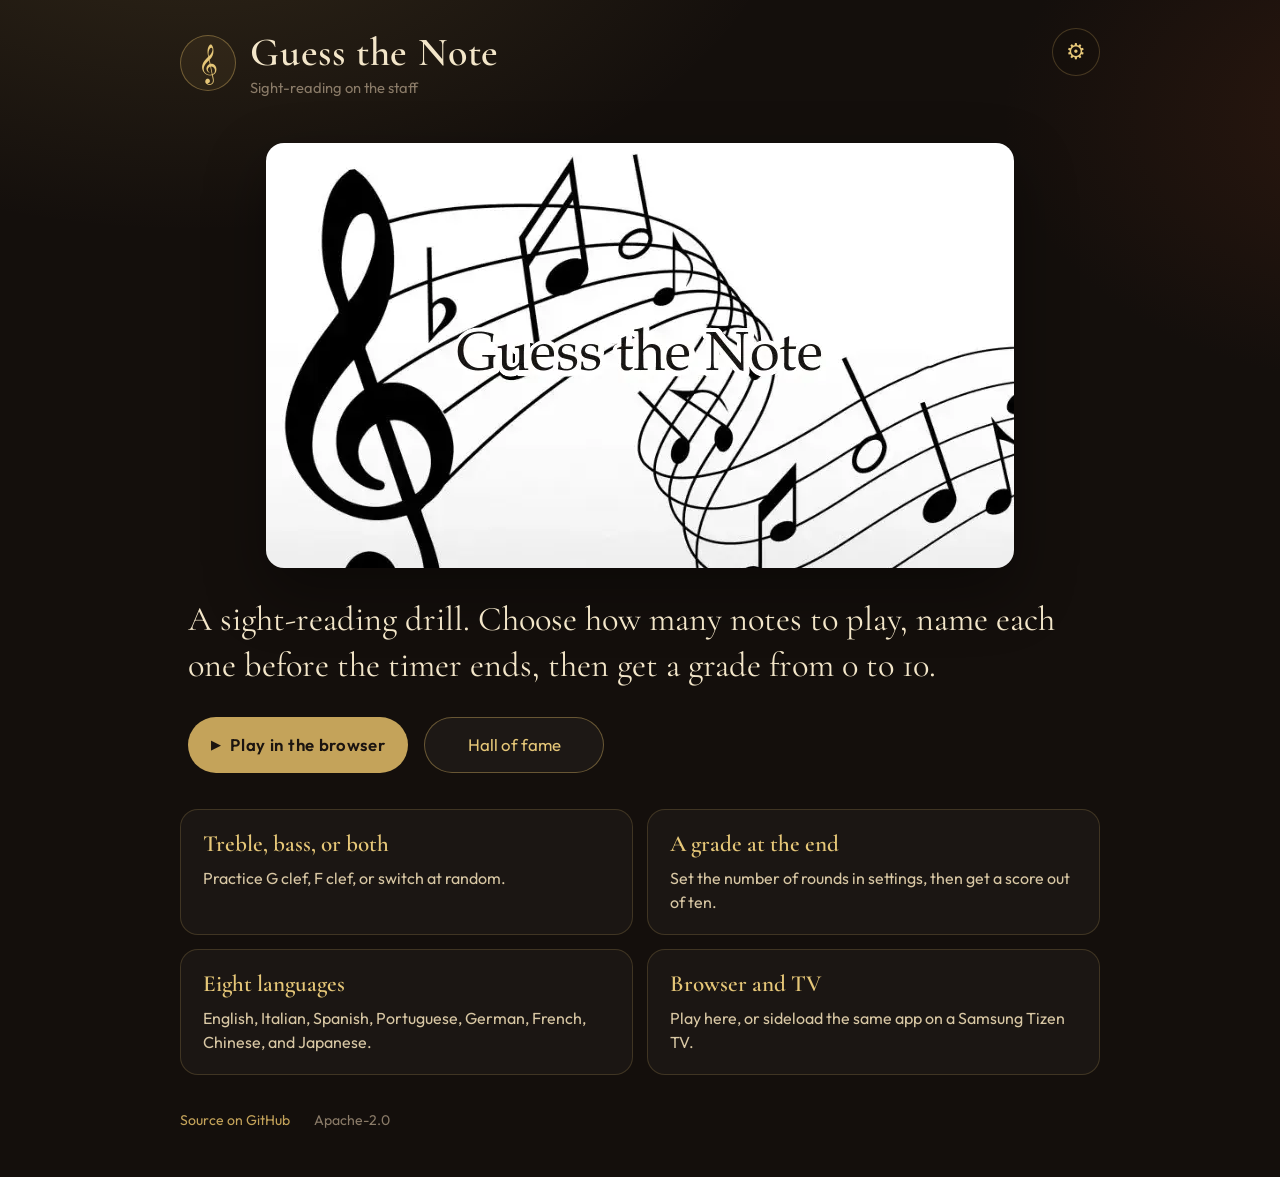
==== commit fb961fb3: "Polish hall of fame UX with settings, celebration, and loading state. Add options popup with languag" ====
--- a/index.html
+++ b/index.html
@@ -125,18 +125,48 @@
             <p class="tagline" data-i18n="tagline">Sight-reading on the staff</p>
           </div>
         </div>
+        <div class="toolbar page-toolbar">
+          <button
+            type="button"
+            class="settings-btn"
+            id="settingsBtn"
+            aria-haspopup="dialog"
+            aria-expanded="false"
+            aria-controls="settingsOverlay"
+            data-i18n-aria="settings"
+            aria-label="Settings"
+          >
+            ⚙
+          </button>
+        </div>
       </header>
 
-      <section class="lang-bar" data-i18n-aria="language" aria-label="Language">
-        <button type="button" data-lang="en" aria-pressed="false">EN</button>
-        <button type="button" data-lang="it" aria-pressed="false">IT</button>
-        <button type="button" data-lang="es" aria-pressed="false">ES</button>
-        <button type="button" data-lang="pt" aria-pressed="false">PT</button>
-        <button type="button" data-lang="de" aria-pressed="false">DE</button>
-        <button type="button" data-lang="fr" aria-pressed="false">FR</button>
-        <button type="button" data-lang="zh" aria-pressed="false">中文</button>
-        <button type="button" data-lang="ja" aria-pressed="false">日本語</button>
-      </section>
+      <div class="settings-overlay is-hidden" id="settingsOverlay">
+        <div
+          class="settings-dialog"
+          role="dialog"
+          aria-modal="true"
+          aria-labelledby="settingsTitle"
+        >
+          <div class="settings-head">
+            <h2 id="settingsTitle" data-i18n="settings">Settings</h2>
+            <button type="button" class="settings-close" id="settingsClose" data-i18n="close">
+              Close
+            </button>
+          </div>
+
+          <section class="lang-bar" data-i18n-aria="language" aria-label="Language">
+            <button type="button" data-lang="en" aria-pressed="false">EN</button>
+            <button type="button" data-lang="it" aria-pressed="false">IT</button>
+            <button type="button" data-lang="es" aria-pressed="false">ES</button>
+            <button type="button" data-lang="pt" aria-pressed="false">PT</button>
+            <button type="button" data-lang="de" aria-pressed="false">DE</button>
+            <button type="button" data-lang="fr" aria-pressed="false">FR</button>
+            <button type="button" data-lang="zh" aria-pressed="false">中文</button>
+            <button type="button" data-lang="ja" aria-pressed="false">日本語</button>
+          </section>
+        </div>
+      </div>
 
       <main>
         <section class="home-hero">
@@ -191,7 +221,8 @@
       </footer>
     </div>
 
-    <script src="js/i18n.js"></script>
-    <script src="js/home.js"></script>
+    <script src="js/i18n.js?v=20250901d"></script>
+    <script src="js/page-settings.js?v=20250901d"></script>
+    <script src="js/home.js?v=20250901d"></script>
   </body>
 </html>
--- a/css/style.css
+++ b/css/style.css
@@ -558,6 +558,74 @@
   color: var(--gold-bright);
 }
 
+.result-hof-slot {
+  min-height: 3.1rem;
+  margin: 4px 0 0;
+}
+
+.result-hof-slot.is-hidden {
+  display: none;
+}
+
+.result-hof-pending,
+.result-hof-badge {
+  display: flex;
+  align-items: center;
+  justify-content: center;
+  gap: 10px;
+  margin: 0;
+  padding: 10px 16px;
+  border-radius: 999px;
+  border: 1px solid rgba(196, 163, 90, 0.45);
+  background: rgba(196, 163, 90, 0.12);
+  color: var(--gold-bright);
+  font-family: "Cormorant Garamond", serif;
+  font-size: 1.35rem;
+}
+
+.result-hof-pending.is-hidden,
+.result-hof-badge.is-hidden {
+  display: none;
+}
+
+.result-hof-badge {
+  animation: hof-pop 0.45s ease;
+}
+
+.result-hof-spinner {
+  width: 1.15rem;
+  height: 1.15rem;
+  border: 2px solid rgba(196, 163, 90, 0.28);
+  border-top-color: var(--gold-bright);
+  border-radius: 50%;
+  animation: hof-spin 0.75s linear infinite;
+  flex-shrink: 0;
+}
+
+@keyframes hof-spin {
+  to {
+    transform: rotate(360deg);
+  }
+}
+
+.result-hof-cup {
+  font-size: 1.6rem;
+  animation: hof-bounce 0.9s ease infinite alternate;
+}
+
+.hof-fireworks {
+  position: fixed;
+  inset: 0;
+  z-index: 36;
+  width: 100%;
+  height: 100%;
+  pointer-events: none;
+}
+
+.hof-fireworks.is-hidden {
+  display: none;
+}
+
 .hof-celebration {
   position: fixed;
   inset: 0;
--- a/css/home.css
+++ b/css/home.css
@@ -61,12 +61,20 @@
   color: var(--paper);
 }
 
+.home .home-topbar,
 .hof-page .home-topbar {
   display: flex;
   flex-wrap: wrap;
   gap: 16px;
   align-items: flex-start;
   justify-content: space-between;
+}
+
+.page-toolbar {
+  display: flex;
+  flex-wrap: wrap;
+  gap: 10px;
+  align-items: center;
 }
 
 .hof-play-link {
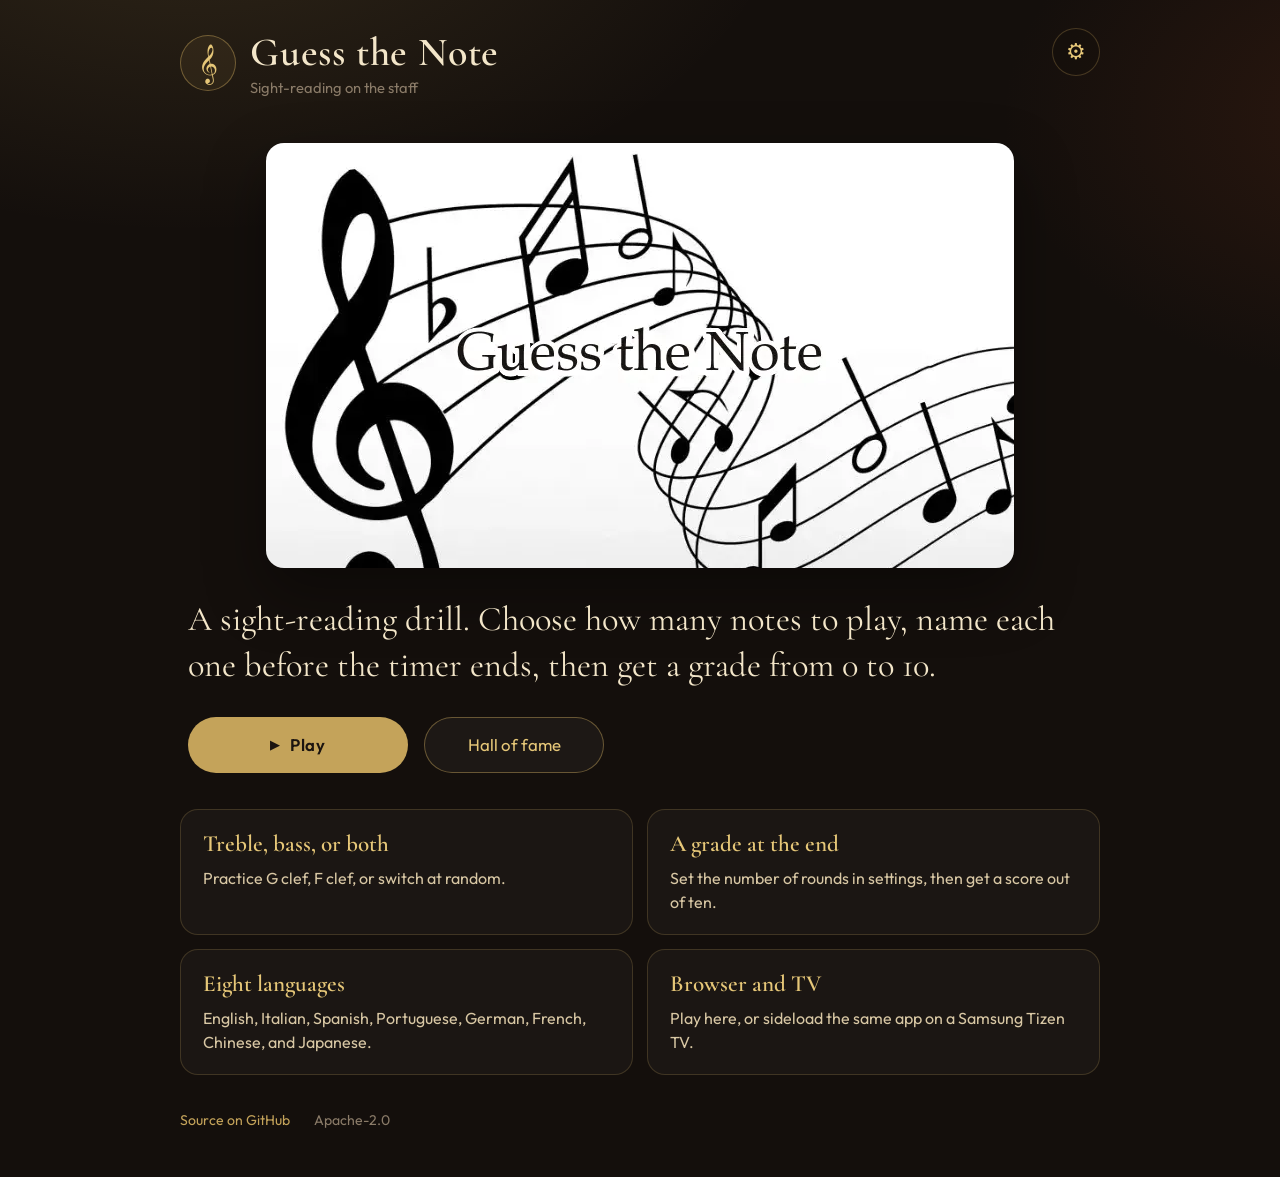
==== commit 330c36b4: "Use a platform-neutral Play label and add a hall of fame link on play. Rename the home CTA away from" ====
--- a/index.html
+++ b/index.html
@@ -183,7 +183,7 @@
           <div class="home-cta-row">
             <a class="play-btn home-cta" href="play.html">
               <span class="play-icon" aria-hidden="true">▶</span>
-              <span data-i18n="homePlay">Play in the browser</span>
+              <span data-i18n="homePlay">Play</span>
             </a>
             <a class="home-cta home-cta-secondary" href="hall-of-fame.html" data-i18n="homeHallOfFame">
               Hall of fame
@@ -221,7 +221,7 @@
       </footer>
     </div>
 
-    <script src="js/i18n.js?v=20250901d"></script>
+    <script src="js/i18n.js?v=20250913a"></script>
     <script src="js/page-settings.js?v=20250901d"></script>
     <script src="js/home.js?v=20250901d"></script>
   </body>
--- a/css/style.css
+++ b/css/style.css
@@ -79,9 +79,15 @@
   font-size: 0.92rem;
 }
 
+.brand-links {
+  display: flex;
+  flex-wrap: wrap;
+  gap: 10px 14px;
+  margin-top: 6px;
+}
+
 .home-link {
   display: inline-block;
-  margin-top: 6px;
   color: var(--gold);
   font-size: 0.82rem;
   text-decoration: none;
